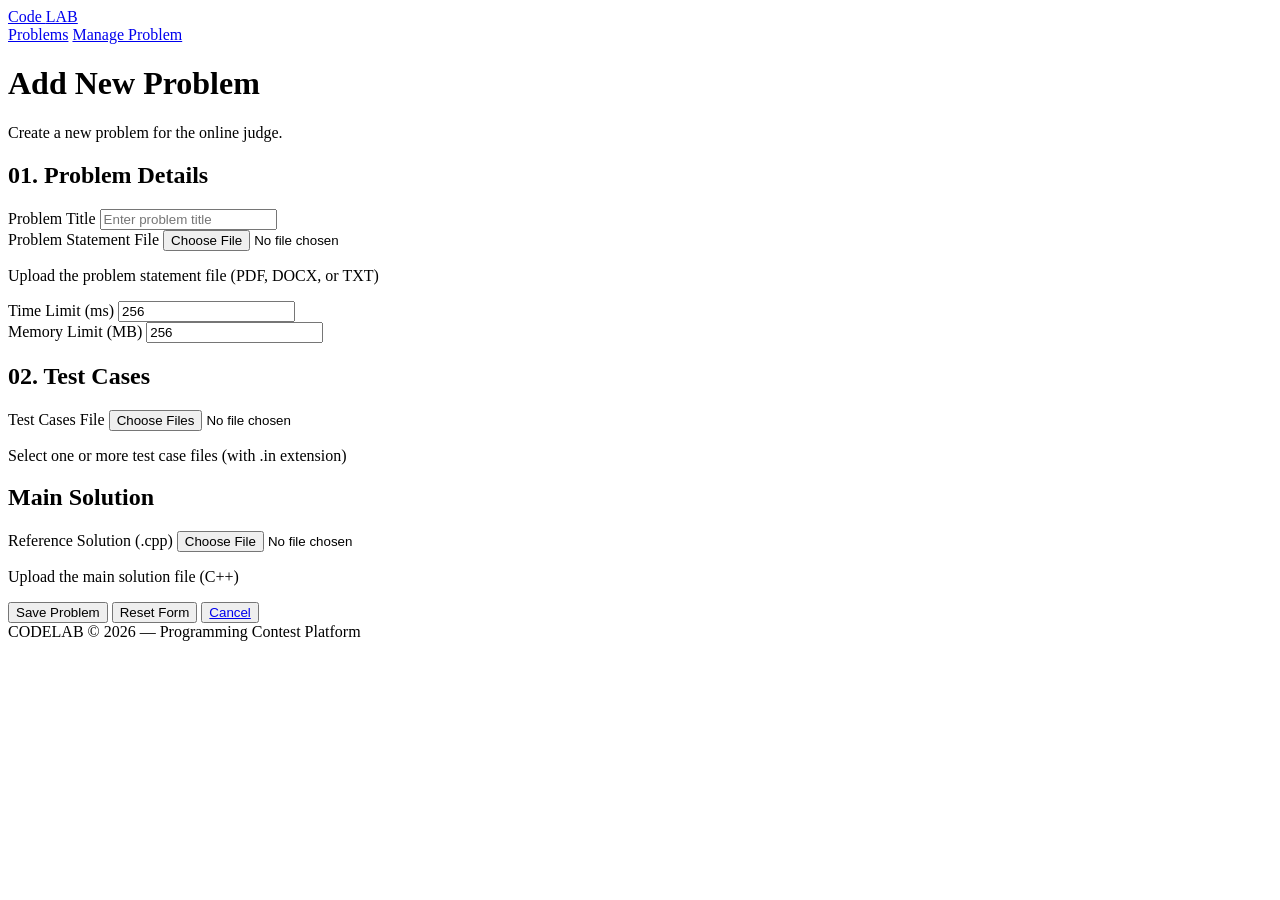
==== pages/add_edit_problem.html @ e4054e31 "Add problem pages" ====
<!DOCTYPE html>
<html lang="en">
<head>
    <meta charset="UTF-8">
    <meta name="viewport" content="width=device-width, initial-scale=1.0">
    <title>Add / Edit Problem</title>
    <link rel="stylesheet" href="./style.css">
</head>
<body>
    <nav class="navbar">
        <a href="view_problem.html" class="logo">Code <span>LAB</span></a>
        <div class="nav-links">
            <a href="view_problem.html" class="active">Problems</a>
            <a href="add_edit_problem.html">Manage Problem</a>
        </div>
    </nav>   
    <main class="container">
        <header class="page-header">
            <h1>Add New Problem</h1>
            <p>Create a new problem for the online judge.</p>
        </header>
        <form method="post">
            <section class="card">
                <h2>01. Problem Details</h2>
                <div class="form_group">
                    <label for="title">Problem Title</label>
                    <input type="text" id="title" name="title" placeholder="Enter problem title" required>    
                </div>
                <div class="form_group">
                    <label for="statement">Problem Statement File</label>
                    <input type="file" id="statement" name="statement" accept=".pdf,.docx,.txt" required>
                    <p class="note">Upload the problem statement file (PDF, DOCX, or TXT)</p>
                </div>
                <div class="grid-2">
                    <div class="form_group">
                        <label for="time_limit">Time Limit (ms)</label>
                        <input type="number" id="time" name="time_limit" placeholder="Enter time limit in milliseconds" min="1" value="256" required>
                    </div>
                    <div class="form_group">
                        <label for="memory_limit">Memory Limit (MB)</label>
                        <input type="number" id="memory" name="memory_limit" placeholder="Enter memory limit in megabytes" min="1" value="256" required>
                </div>
            </section>
            <section class="card">
                <h2>02. Test Cases</h2>
                <div class="form_group">
                    <label for="test_cases">Test Cases File</label>
                    <input type="file" id="tests" name="testfile[]" accept=".in" multiple required>
                    <p class="note">Select one or more test case files (with .in extension)</p>
                </div>
            </section>
            <section class="card">
                <h2>Main Solution</h2>
                <div class="form_group">
                    <label for="solution">Reference Solution (.cpp)</label>
                    <input type="file" id="solution" name="solution" accept=".cpp" required>
                    <p class="note">Upload the main solution file (C++)</p>
                </div>
            </section>
            <div class="action">
                <button type="submit" class="btn btn-primary">Save Problem</button>
                <button type="reset" class="btn btn-secondary">Reset Form</button>
                <button> <a href="view_problems.html" class="btn btn-secondary">Cancel</a></button>
               
            </div>
        </form>
    </main>
    <footer class="footer">
  CODELAB &copy; 2026 — Programming Contest Platform
</footer>
</body>
</html>
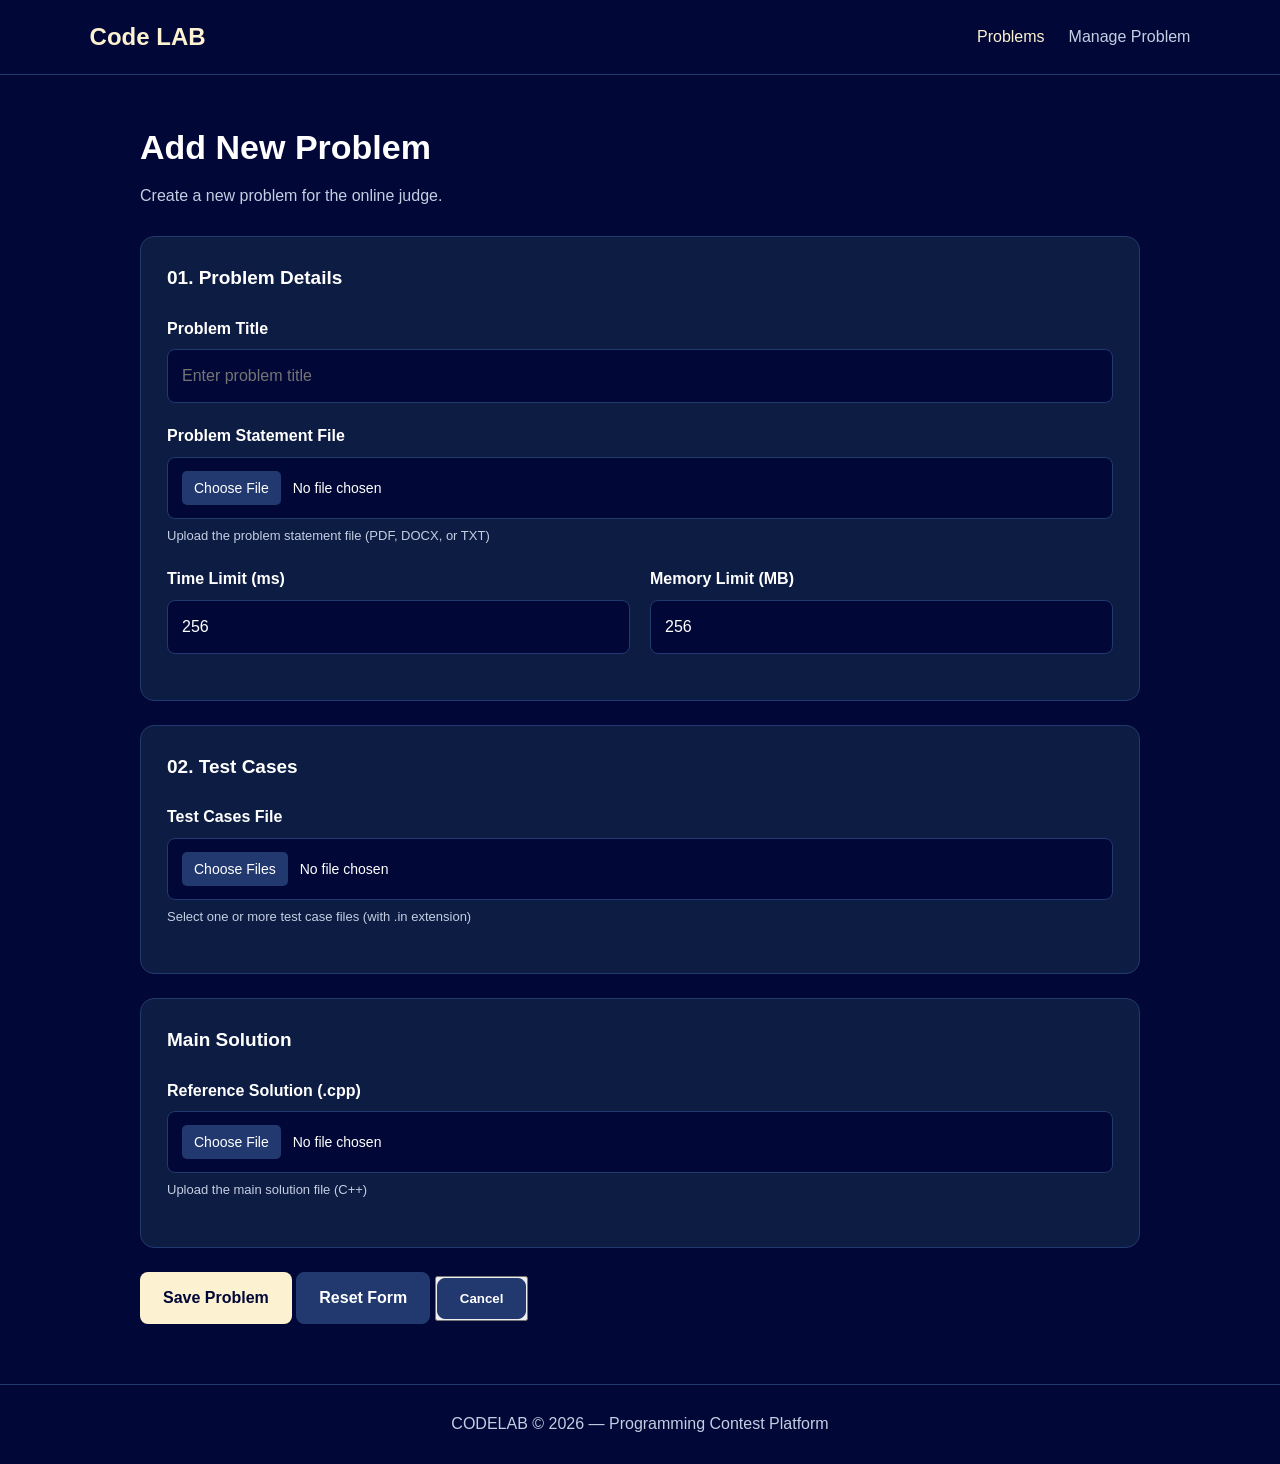
==== commit d8daf227: "Update problem pages" ====
--- a/pages/add_edit_problem.html
+++ b/pages/add_edit_problem.html
@@ -4,7 +4,7 @@
     <meta charset="UTF-8">
     <meta name="viewport" content="width=device-width, initial-scale=1.0">
     <title>Add / Edit Problem</title>
-    <link rel="stylesheet" href="./style.css">
+    <link rel="stylesheet" href="../styles/style.css">
 </head>
 <body>
     <nav class="navbar">
--- a/styles/style.css
+++ b/styles/style.css
@@ -0,0 +1,261 @@
+
+
+:root {
+  --color-primary: #010736;
+  --color-secondary: #0D1C42;
+  --color-accent: #22396F;
+  --color-highlight: #FCF1D0;
+  --color-surface: #162750;
+  --color-blue-light: #36569A;
+  --color-text: #FFFFFF;
+  --color-text-muted: #C4CEE3;
+  --color-border: #22396F;
+  --color-cream-hover: #F4E5B8;
+}
+
+
+* {
+  box-sizing: border-box;
+  margin: 0;
+  padding: 0;
+}
+
+body {
+  font-family: Arial, sans-serif;
+  background: var(--color-primary);
+  color: var(--color-text);
+  min-height: 100vh;
+  line-height: 1.6;
+}
+
+
+.navbar {
+  background: var(--color-primary);
+  border-bottom: 1px solid var(--color-border);
+  padding: 18px 7%;
+  display: flex;
+  justify-content: space-between;
+  align-items: center;
+  gap: 20px;
+}
+
+.logo {
+  font-size: 24px;
+  font-weight: bold;
+  color: var(--color-highlight);
+  text-decoration: none;
+}
+
+.nav-links {
+  display: flex;
+  gap: 24px;
+}
+
+.nav-links a {
+  color: var(--color-text-muted);
+  text-decoration: none;
+}
+
+.nav-links a:hover,
+.nav-links a.active {
+  color: var(--color-highlight);
+}
+
+
+.container {
+  width: min(1000px, 90%);
+  margin: 45px auto;
+}
+
+.page-header {
+  margin-bottom: 28px;
+}
+
+.page-header h1 {
+  font-size: 34px;
+  margin-bottom: 8px;
+}
+
+.page-header p {
+  color: var(--color-text-muted);
+}
+
+
+.card {
+  background: var(--color-secondary);
+  border: 1px solid var(--color-border);
+  border-radius: 14px;
+  padding: 26px;
+  margin-bottom: 24px;
+}
+
+.card:hover {
+  border-color: var(--color-blue-light);
+}
+
+.card h2 {
+  font-size: 19px;
+  margin-bottom: 22px;
+}
+
+.form_group {
+  margin-bottom: 20px;
+}
+
+.form_group label {
+  display: block;
+  margin-bottom: 8px;
+  font-weight: 600;
+}
+
+input,
+textarea {
+  width: 100%;
+  padding: 13px 14px;
+  background: var(--color-primary);
+  color: var(--color-text);
+  border: 1px solid var(--color-border);
+  border-radius: 8px;
+  font: inherit;
+}
+
+input:focus,
+textarea:focus {
+  outline: 2px solid var(--color-blue-light);
+}
+
+input[type="file"] {
+  cursor: pointer;
+  font-size: 14px;
+}
+
+input[type="file"]::file-selector-button {
+  background: var(--color-accent);
+  color: var(--color-text);
+  border: none;
+  border-radius: 5px;
+  padding: 9px 12px;
+  margin-right: 12px;
+  cursor: pointer;
+}
+
+input[type="file"]::file-selector-button:hover {
+  background: var(--color-blue-light);
+}
+
+input[type="number"] {
+  appearance: textfield;
+}
+
+.note {
+  color: var(--color-text-muted);
+  font-size: 13px;
+  margin-top: 7px;
+}
+
+
+.grid-2,
+.info-grid {
+  display: grid;
+  grid-template-columns: repeat(2, minmax(0, 1fr));
+  gap: 20px;
+}
+
+
+.btn {
+  display: inline-block;
+  padding: 12px 22px;
+  border: 1px solid transparent;
+  border-radius: 8px;
+  font: inherit;
+  font-weight: bold;
+  text-align: center;
+  text-decoration: none;
+  cursor: pointer;
+}
+
+.btn-primary {
+  background: var(--color-highlight);
+  color: var(--color-primary);
+}
+
+.btn-primary:hover {
+  background: var(--color-cream-hover);
+}
+
+.btn-secondary {
+  background: var(--color-accent);
+  color: var(--color-text);
+  border-color: var(--color-border);
+}
+
+.btn-secondary:hover {
+  background: var(--color-blue-light);
+}
+
+.actions {
+  display: flex;
+  gap: 12px;
+  margin-top: 26px;
+}
+
+
+.info-grid {
+  margin-bottom: 24px;
+  gap: 16px;
+}
+
+.info-box {
+  background: var(--color-surface);
+  border: 1px solid var(--color-border);
+  border-radius: 10px;
+  padding: 18px;
+}
+
+.info-box p {
+  color: var(--color-text-muted);
+  font-size: 14px;
+}
+
+.info-box strong {
+  display: block;
+  margin-top: 5px;
+  font-size: 22px;
+  color: var(--color-highlight);
+}
+
+
+.problem-statement {
+  color: var(--color-text-muted);
+  line-height: 1.9;
+}
+
+.problem-statement h3 {
+  color: var(--color-text);
+  margin: 18px 0 8px;
+}
+
+.problem-statement pre {
+  text-align: left;
+  direction: ltr;
+  white-space: pre-wrap;
+  overflow-wrap: anywhere;
+  background: var(--color-primary);
+  padding: 10px;
+  border-radius: 8px;
+  margin-top: 10px;
+}
+
+
+.footer {
+  width: 100%;
+  min-height: 80px;
+  margin-top: 60px;
+  padding: 22px;
+  border-top: 1px solid var(--color-border);
+  display: flex;
+  justify-content: center;
+  align-items: center;
+  text-align: center;
+  color: var(--color-text-muted);
+}
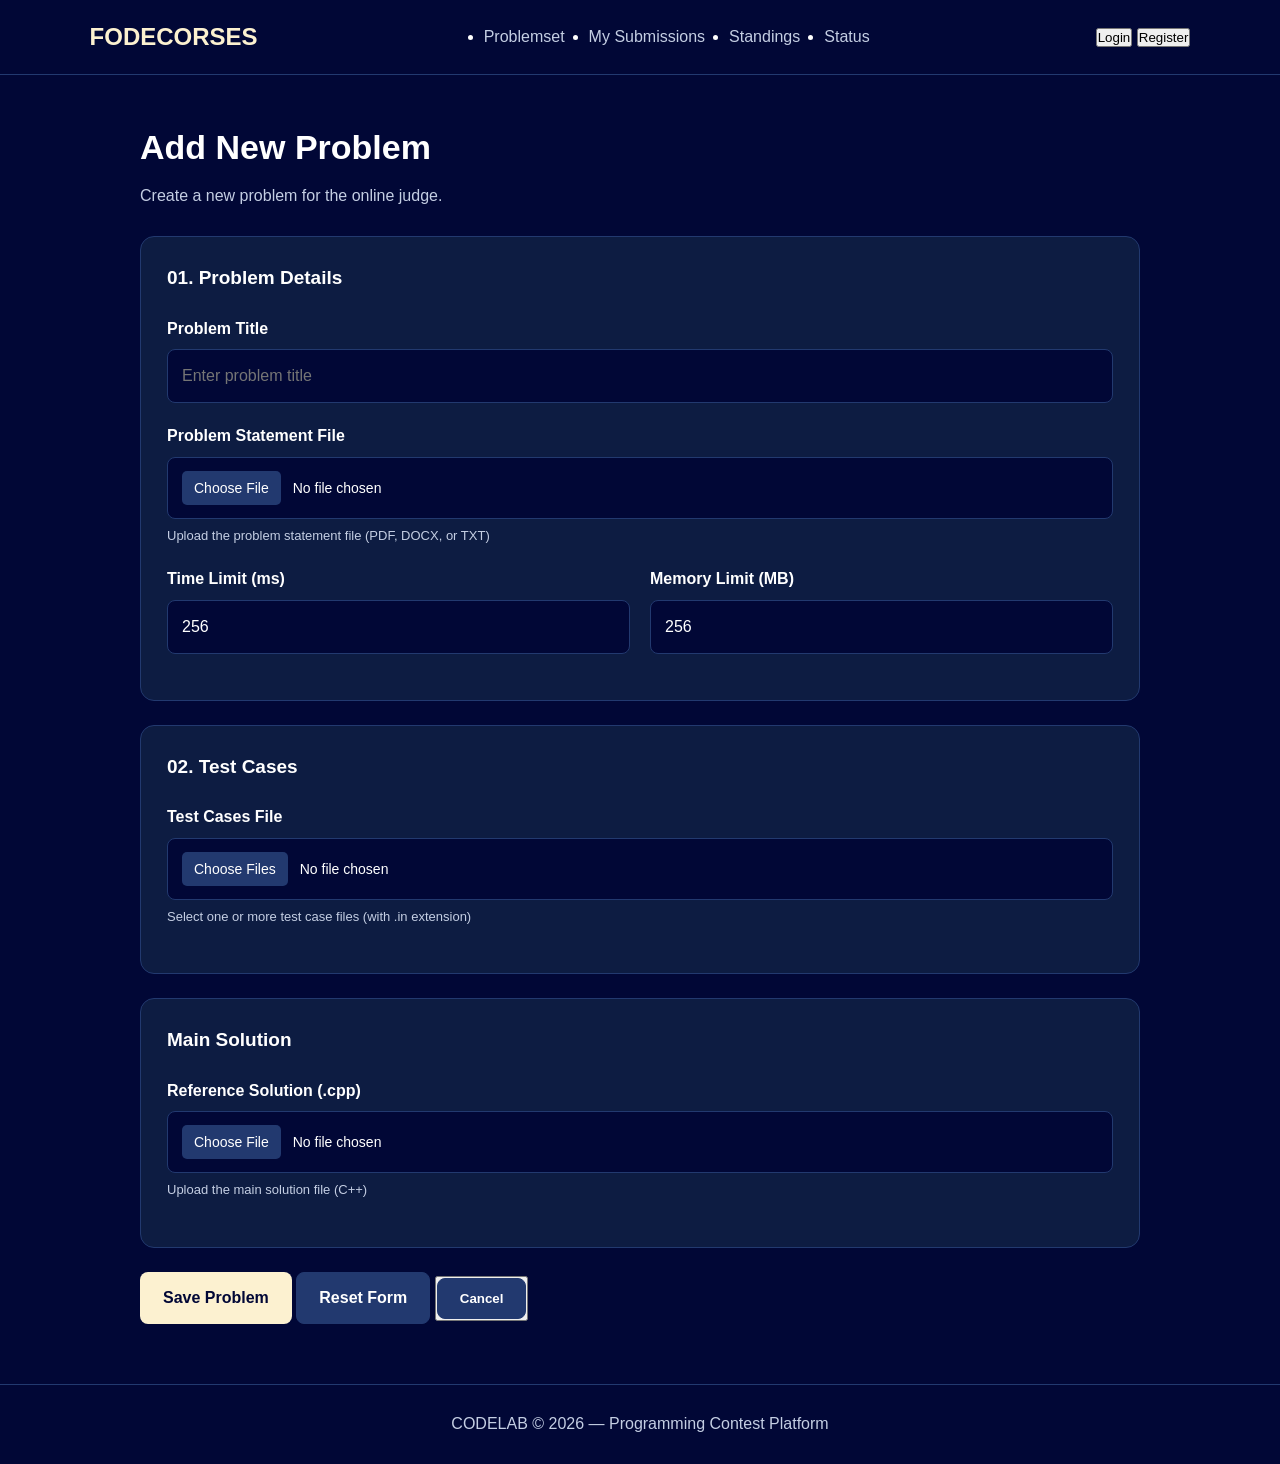
==== commit 0ba61a47: "fix: merged front-end pages" ====
--- a/pages/add_edit_problem.html
+++ b/pages/add_edit_problem.html
@@ -1,19 +1,40 @@
 <!DOCTYPE html>
 <html lang="en">
+
 <head>
     <meta charset="UTF-8">
     <meta name="viewport" content="width=device-width, initial-scale=1.0">
     <title>Add / Edit Problem</title>
-    <link rel="stylesheet" href="../styles/style.css">
+    <link rel="stylesheet" href="../styles/home-style.css">
+    <link rel="stylesheet" href="../styles/problem-pages-style.css">
 </head>
+
 <body>
+    <!-- Navigation Bar -->
     <nav class="navbar">
-        <a href="view_problem.html" class="logo">Code <span>LAB</span></a>
-        <div class="nav-links">
-            <a href="view_problem.html" class="active">Problems</a>
-            <a href="add_edit_problem.html">Manage Problem</a>
+        <div class="logo">
+            <div class="logo-bars">
+                <span class="bar-left"></span>
+                <span class="bar-middle"></span>
+                <span class="bar-right"></span>
+            </div>
+
+            <span class="logo-text"><span class="highlight-letter">F</span>ODECORSES</span>
         </div>
-    </nav>   
+
+        <ul class="nav-links">
+            <li><a href="../pages/home.html"> Problemset </a></li>
+            <li><a href="../pages/submission.html">My Submissions</a></li>
+            <li><a href="#">Standings</a></li>
+            <li><a href="../pages/status.html">Status</a></li>
+        </ul>
+
+        <div class="auth-buttons">
+            <button>Login</button>
+            <button>Register</button>
+        </div>
+
+    </nav>
     <main class="container">
         <header class="page-header">
             <h1>Add New Problem</h1>
@@ -24,7 +45,7 @@
                 <h2>01. Problem Details</h2>
                 <div class="form_group">
                     <label for="title">Problem Title</label>
-                    <input type="text" id="title" name="title" placeholder="Enter problem title" required>    
+                    <input type="text" id="title" name="title" placeholder="Enter problem title" required>
                 </div>
                 <div class="form_group">
                     <label for="statement">Problem Statement File</label>
@@ -34,12 +55,14 @@
                 <div class="grid-2">
                     <div class="form_group">
                         <label for="time_limit">Time Limit (ms)</label>
-                        <input type="number" id="time" name="time_limit" placeholder="Enter time limit in milliseconds" min="1" value="256" required>
+                        <input type="number" id="time" name="time_limit" placeholder="Enter time limit in milliseconds"
+                            min="1" value="256" required>
                     </div>
                     <div class="form_group">
                         <label for="memory_limit">Memory Limit (MB)</label>
-                        <input type="number" id="memory" name="memory_limit" placeholder="Enter memory limit in megabytes" min="1" value="256" required>
-                </div>
+                        <input type="number" id="memory" name="memory_limit"
+                            placeholder="Enter memory limit in megabytes" min="1" value="256" required>
+                    </div>
             </section>
             <section class="card">
                 <h2>02. Test Cases</h2>
@@ -61,12 +84,13 @@
                 <button type="submit" class="btn btn-primary">Save Problem</button>
                 <button type="reset" class="btn btn-secondary">Reset Form</button>
                 <button> <a href="view_problems.html" class="btn btn-secondary">Cancel</a></button>
-               
+
             </div>
         </form>
     </main>
     <footer class="footer">
-  CODELAB &copy; 2026 — Programming Contest Platform
-</footer>
+        CODELAB &copy; 2026 — Programming Contest Platform
+    </footer>
 </body>
+
 </html>
--- a/styles/problem-pages-style.css
+++ b/styles/problem-pages-style.css
@@ -0,0 +1,261 @@
+
+
+:root {
+  --color-primary: #010736;
+  --color-secondary: #0D1C42;
+  --color-accent: #22396F;
+  --color-highlight: #FCF1D0;
+  --color-surface: #162750;
+  --color-blue-light: #36569A;
+  --color-text: #FFFFFF;
+  --color-text-muted: #C4CEE3;
+  --color-border: #22396F;
+  --color-cream-hover: #F4E5B8;
+}
+
+
+* {
+  box-sizing: border-box;
+  margin: 0;
+  padding: 0;
+}
+
+body {
+  font-family: Arial, sans-serif;
+  background: var(--color-primary);
+  color: var(--color-text);
+  min-height: 100vh;
+  line-height: 1.6;
+}
+
+
+.navbar {
+  background: var(--color-primary);
+  border-bottom: 1px solid var(--color-border);
+  padding: 18px 7%;
+  display: flex;
+  justify-content: space-between;
+  align-items: center;
+  gap: 20px;
+}
+
+.logo {
+  font-size: 24px;
+  font-weight: bold;
+  color: var(--color-highlight);
+  text-decoration: none;
+}
+
+.nav-links {
+  display: flex;
+  gap: 24px;
+}
+
+.nav-links a {
+  color: var(--color-text-muted);
+  text-decoration: none;
+}
+
+.nav-links a:hover,
+.nav-links a.active {
+  color: var(--color-highlight);
+}
+
+
+.container {
+  width: min(1000px, 90%);
+  margin: 45px auto;
+}
+
+.page-header {
+  margin-bottom: 28px;
+}
+
+.page-header h1 {
+  font-size: 34px;
+  margin-bottom: 8px;
+}
+
+.page-header p {
+  color: var(--color-text-muted);
+}
+
+
+.card {
+  background: var(--color-secondary);
+  border: 1px solid var(--color-border);
+  border-radius: 14px;
+  padding: 26px;
+  margin-bottom: 24px;
+}
+
+.card:hover {
+  border-color: var(--color-blue-light);
+}
+
+.card h2 {
+  font-size: 19px;
+  margin-bottom: 22px;
+}
+
+.form_group {
+  margin-bottom: 20px;
+}
+
+.form_group label {
+  display: block;
+  margin-bottom: 8px;
+  font-weight: 600;
+}
+
+input,
+textarea {
+  width: 100%;
+  padding: 13px 14px;
+  background: var(--color-primary);
+  color: var(--color-text);
+  border: 1px solid var(--color-border);
+  border-radius: 8px;
+  font: inherit;
+}
+
+input:focus,
+textarea:focus {
+  outline: 2px solid var(--color-blue-light);
+}
+
+input[type="file"] {
+  cursor: pointer;
+  font-size: 14px;
+}
+
+input[type="file"]::file-selector-button {
+  background: var(--color-accent);
+  color: var(--color-text);
+  border: none;
+  border-radius: 5px;
+  padding: 9px 12px;
+  margin-right: 12px;
+  cursor: pointer;
+}
+
+input[type="file"]::file-selector-button:hover {
+  background: var(--color-blue-light);
+}
+
+input[type="number"] {
+  appearance: textfield;
+}
+
+.note {
+  color: var(--color-text-muted);
+  font-size: 13px;
+  margin-top: 7px;
+}
+
+
+.grid-2,
+.info-grid {
+  display: grid;
+  grid-template-columns: repeat(2, minmax(0, 1fr));
+  gap: 20px;
+}
+
+
+.btn {
+  display: inline-block;
+  padding: 12px 22px;
+  border: 1px solid transparent;
+  border-radius: 8px;
+  font: inherit;
+  font-weight: bold;
+  text-align: center;
+  text-decoration: none;
+  cursor: pointer;
+}
+
+.btn-primary {
+  background: var(--color-highlight);
+  color: var(--color-primary);
+}
+
+.btn-primary:hover {
+  background: var(--color-cream-hover);
+}
+
+.btn-secondary {
+  background: var(--color-accent);
+  color: var(--color-text);
+  border-color: var(--color-border);
+}
+
+.btn-secondary:hover {
+  background: var(--color-blue-light);
+}
+
+.actions {
+  display: flex;
+  gap: 12px;
+  margin-top: 26px;
+}
+
+
+.info-grid {
+  margin-bottom: 24px;
+  gap: 16px;
+}
+
+.info-box {
+  background: var(--color-surface);
+  border: 1px solid var(--color-border);
+  border-radius: 10px;
+  padding: 18px;
+}
+
+.info-box p {
+  color: var(--color-text-muted);
+  font-size: 14px;
+}
+
+.info-box strong {
+  display: block;
+  margin-top: 5px;
+  font-size: 22px;
+  color: var(--color-highlight);
+}
+
+
+.problem-statement {
+  color: var(--color-text-muted);
+  line-height: 1.9;
+}
+
+.problem-statement h3 {
+  color: var(--color-text);
+  margin: 18px 0 8px;
+}
+
+.problem-statement pre {
+  text-align: left;
+  direction: ltr;
+  white-space: pre-wrap;
+  overflow-wrap: anywhere;
+  background: var(--color-primary);
+  padding: 10px;
+  border-radius: 8px;
+  margin-top: 10px;
+}
+
+
+.footer {
+  width: 100%;
+  min-height: 80px;
+  margin-top: 60px;
+  padding: 22px;
+  border-top: 1px solid var(--color-border);
+  display: flex;
+  justify-content: center;
+  align-items: center;
+  text-align: center;
+  color: var(--color-text-muted);
+}
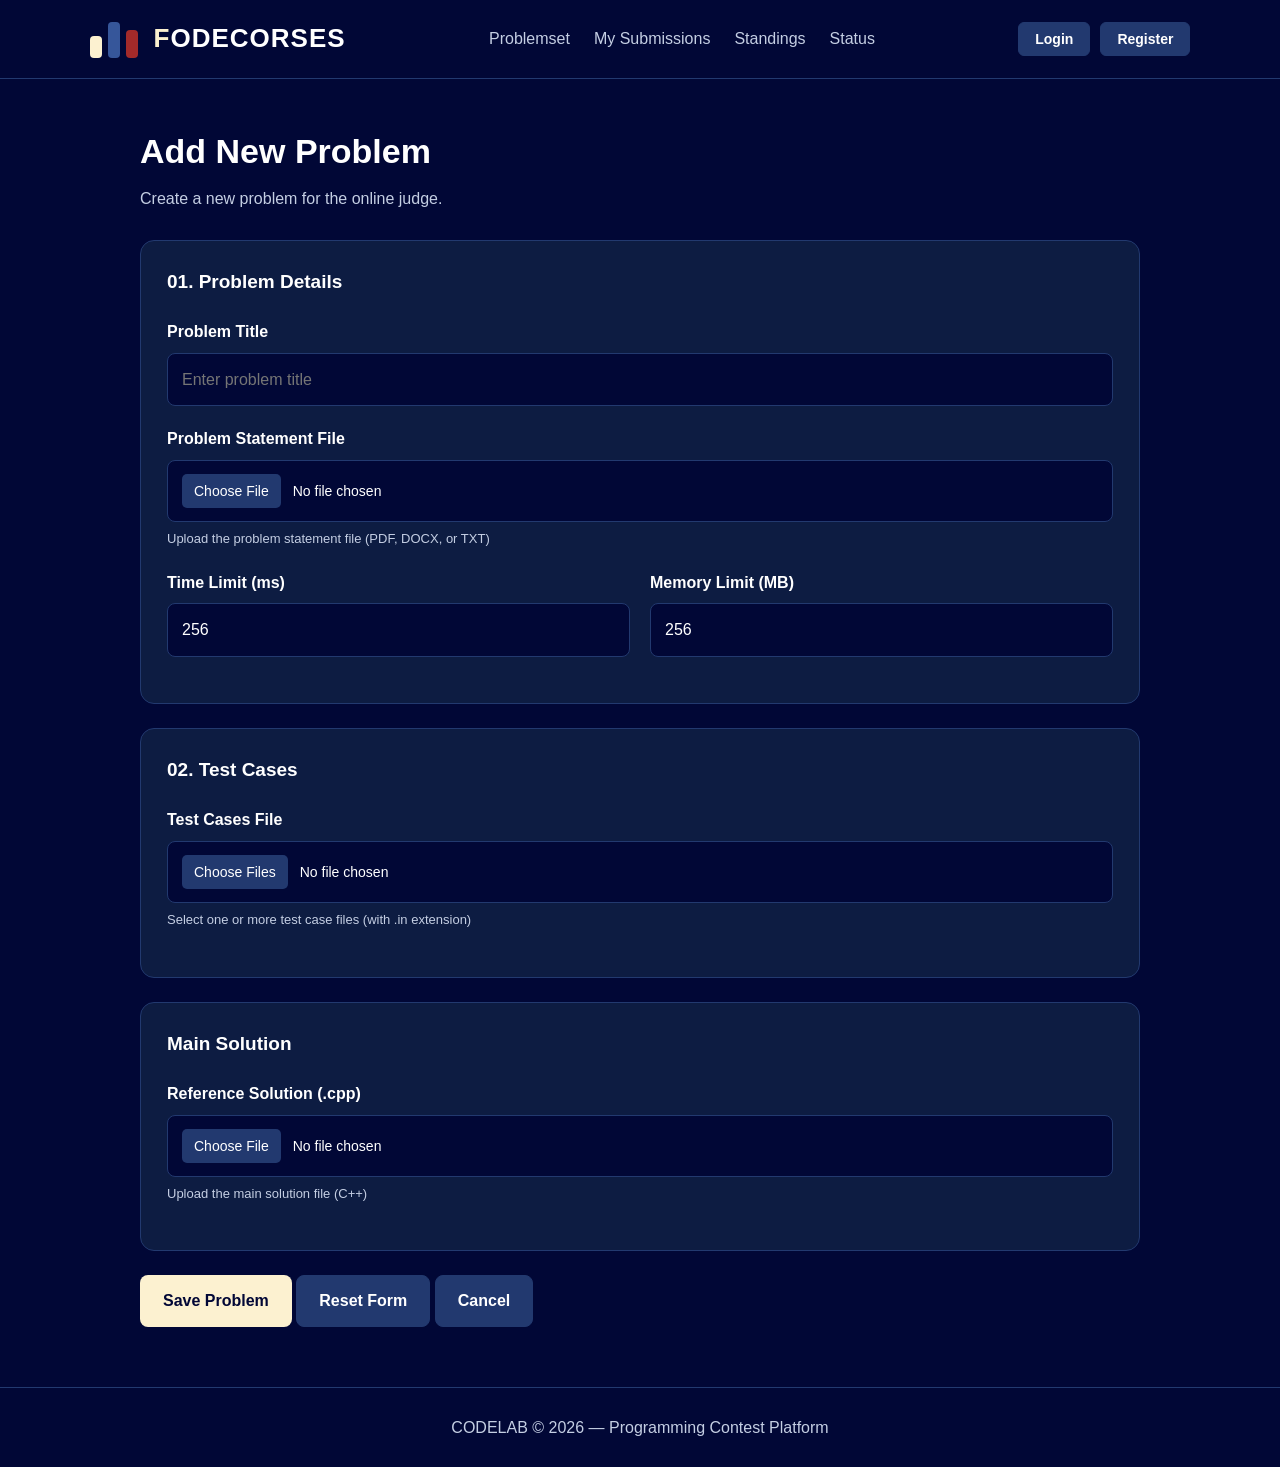
==== commit 60514eab: "fix: merged all front-end pages" ====
--- a/pages/add_edit_problem.html
+++ b/pages/add_edit_problem.html
@@ -83,7 +83,7 @@
             <div class="action">
                 <button type="submit" class="btn btn-primary">Save Problem</button>
                 <button type="reset" class="btn btn-secondary">Reset Form</button>
-                <button> <a href="view_problems.html" class="btn btn-secondary">Cancel</a></button>
+                <button onclick="window.location.href='./home.html' " class="btn btn-secondary">Cancel</button>
 
             </div>
         </form>
--- a/styles/home-style.css
+++ b/styles/home-style.css
@@ -0,0 +1,242 @@
+:root {
+    --color-primary: #010736;
+    --color-secondary: #0D1C42;
+    --color-accent: #22396F;
+    --color-highlight: #FCF1D0;
+
+    --color-surface: #162750;
+    --color-blue-light: #36569A;
+    --color-text: #FFFFFF;
+    --color-text-muted: #C4CEE3;
+    --color-border: #22396F;
+    --color-cream-hover: #F4E5B8;
+}
+
+/* 1. Global Reset */
+* {
+    margin: 0;
+    padding: 0;
+    box-sizing: border-box;
+}
+
+body {
+    background-color: rgba(13, 20, 38, 1);
+    color: var(--color-primary);
+    font-family: 'Segoe UI', Tahoma, Geneva, Verdana, sans-serif;
+    line-height: 1.6;
+}
+
+/* Base Buttons Reset */
+button,
+.btn-try {
+    font-family: inherit;
+    font-size: 14px;
+    font-weight: 600;
+    border: none;
+    border-radius: 6px;
+    cursor: pointer;
+    transition: all 0.2s ease;
+    padding: 8px 16px;
+}
+
+/* 2. Navigation Bar */
+nav {
+    display: flex;
+    justify-content: space-between;
+    align-items: center;
+    background-color: var(--color-primary);
+    padding: 15px 60px;
+    border-bottom: 1px solid var(--color-border);
+}
+
+/* Logo Section */
+.logo {
+    display: flex;
+    align-items: center;
+    gap: 16px;
+    cursor: pointer;
+    user-select: none;
+}
+
+.logo-bars {
+    display: flex;
+    align-items: flex-end;
+    gap: 6px;
+    height: 38px;
+}
+
+.logo-bars span {
+    display: inline-block;
+    width: 12px;
+    border-radius: 4px;
+}
+
+.bar-left {
+    height: 22px;
+    background-color: var(--color-highlight);
+}
+
+.bar-middle {
+    height: 36px;
+    background-color: var(--color-blue-light);
+}
+
+.bar-right {
+    height: 28px;
+    background-color: #a32a2a;
+}
+
+.logo-text {
+    font-size: 26px;
+    font-weight: 800;
+    letter-spacing: 1px;
+    color: var(--color-text);
+    text-transform: uppercase;
+}
+
+.highlight-letter {
+    color: var(--color-highlight);
+}
+
+/* Nav Links & Buttons */
+a {
+    text-decoration: none;
+    color: var(--color-text-muted);
+    transition: color 0.2s ease;
+}
+
+a:hover {
+    color: var(--color-highlight);
+}
+
+.nav-linkes,
+.nav-links {
+    list-style: none;
+    display: flex;
+    gap: 25px;
+}
+
+.auth-buttons {
+    display: flex;
+    gap: 10px;
+}
+
+.auth-buttons button {
+    background-color: var(--color-accent);
+    color: var(--color-text);
+    border: 1px solid var(--color-border);
+}
+
+.auth-buttons button:hover {
+    background-color: var(--color-blue-light);
+    border-color: var(--color-highlight);
+}
+
+/* 3. Main Header Section */
+.main-header {
+    display: flex;
+    justify-content: space-between;
+    align-items: center;
+    max-width: 1100px;
+    margin: 40px auto 20px auto;
+    padding: 0 10px;
+}
+
+.main-header h1 {
+    color: var(--color-highlight);
+    font-size: 32px;
+    font-weight: 700;
+}
+
+.btn-add {
+    background-color: var(--color-primary);
+    color: var(--color-highlight);
+}
+
+.btn-add:hover {
+    background-color: var(--color-secondary);
+    transform: translateY(-1px);
+}
+
+/* 4. Problem List & Cards Section */
+.problem-container {
+    max-width: 1100px;
+    margin: 0 auto;
+    padding: 0 10px;
+}
+
+.problem-card {
+    display: flex;
+    justify-content: space-between;
+    align-items: center;
+    padding: 20px;
+    margin-bottom: 15px;
+    background-color: var(--color-secondary);
+    border: 1px solid var(--color-border);
+    border-radius: 8px;
+    transition: all 0.2s ease;
+}
+
+.problem-card:hover {
+    background-color: var(--color-accent);
+    border-color: var(--color-highlight);
+}
+
+.problem-info h3 {
+    font-size: 18px;
+    margin-bottom: 8px;
+    color: var(--color-highlight);
+}
+
+.difficulty,
+.time-limit {
+    display: inline-block;
+    background-color: var(--color-surface);
+    color: var(--color-text-muted);
+    font-size: 12px;
+    padding: 4px 10px;
+    border-radius: 4px;
+    margin-right: 8px;
+}
+
+/* Action Buttons Inside Card */
+.problem-actions {
+    display: flex;
+    gap: 10px;
+    align-items: center;
+}
+
+.btn-try {
+    background-color: var(--color-highlight);
+    color: var(--color-primary);
+    display: inline-block;
+}
+
+.btn-try:hover {
+    background-color: var(--color-cream-hover);
+    transform: translateY(-1px);
+}
+
+.btn-edit {
+    background-color: var(--color-blue-light);
+    color: var(--color-text);
+}
+
+.btn-delete {
+    background-color: #a32a2a;
+    color: var(--color-text);
+}
+
+.btn-edit:hover,
+.btn-delete:hover {
+    opacity: 0.85;
+}
+
+/* 5. Footer Section */
+footer {
+    text-align: center;
+    padding: 30px;
+    margin-top: 50px;
+    color: var(--color-highlight);
+    border-top: 1px solid var(--color-border);
+}
